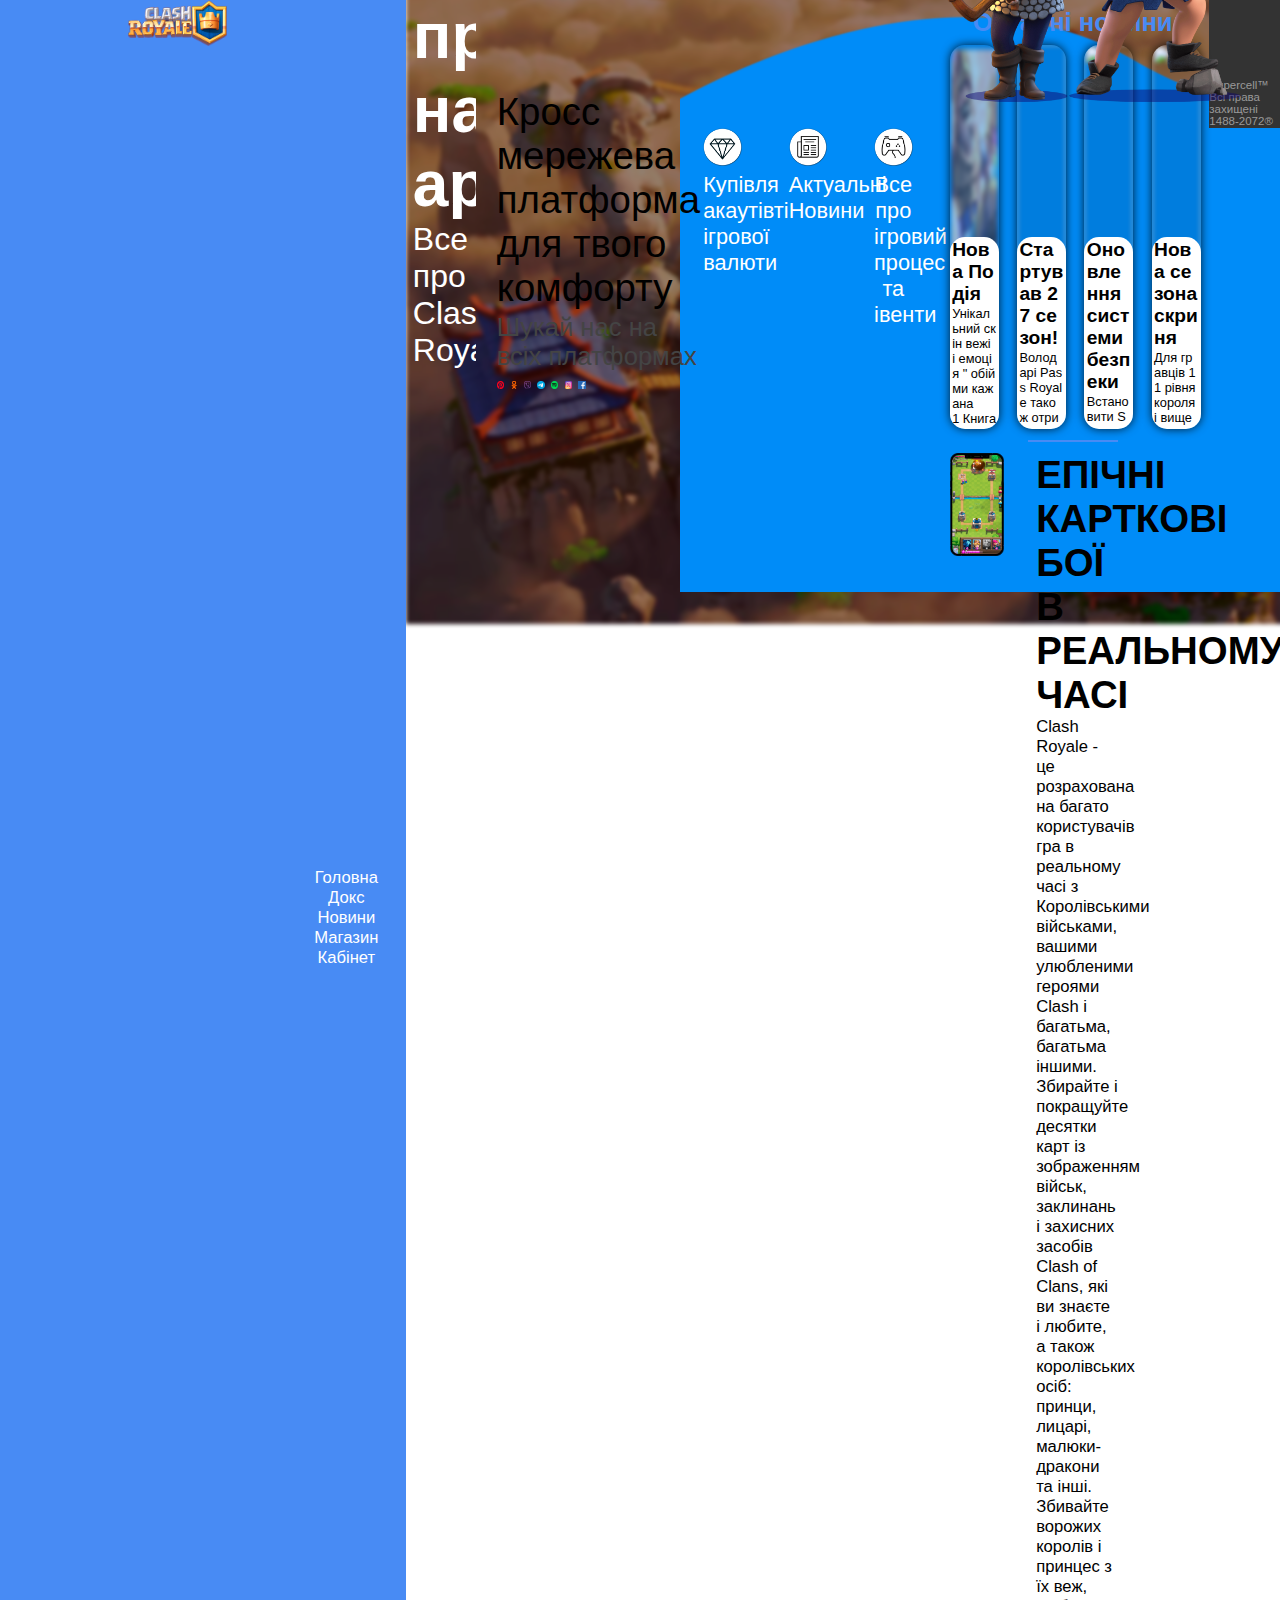
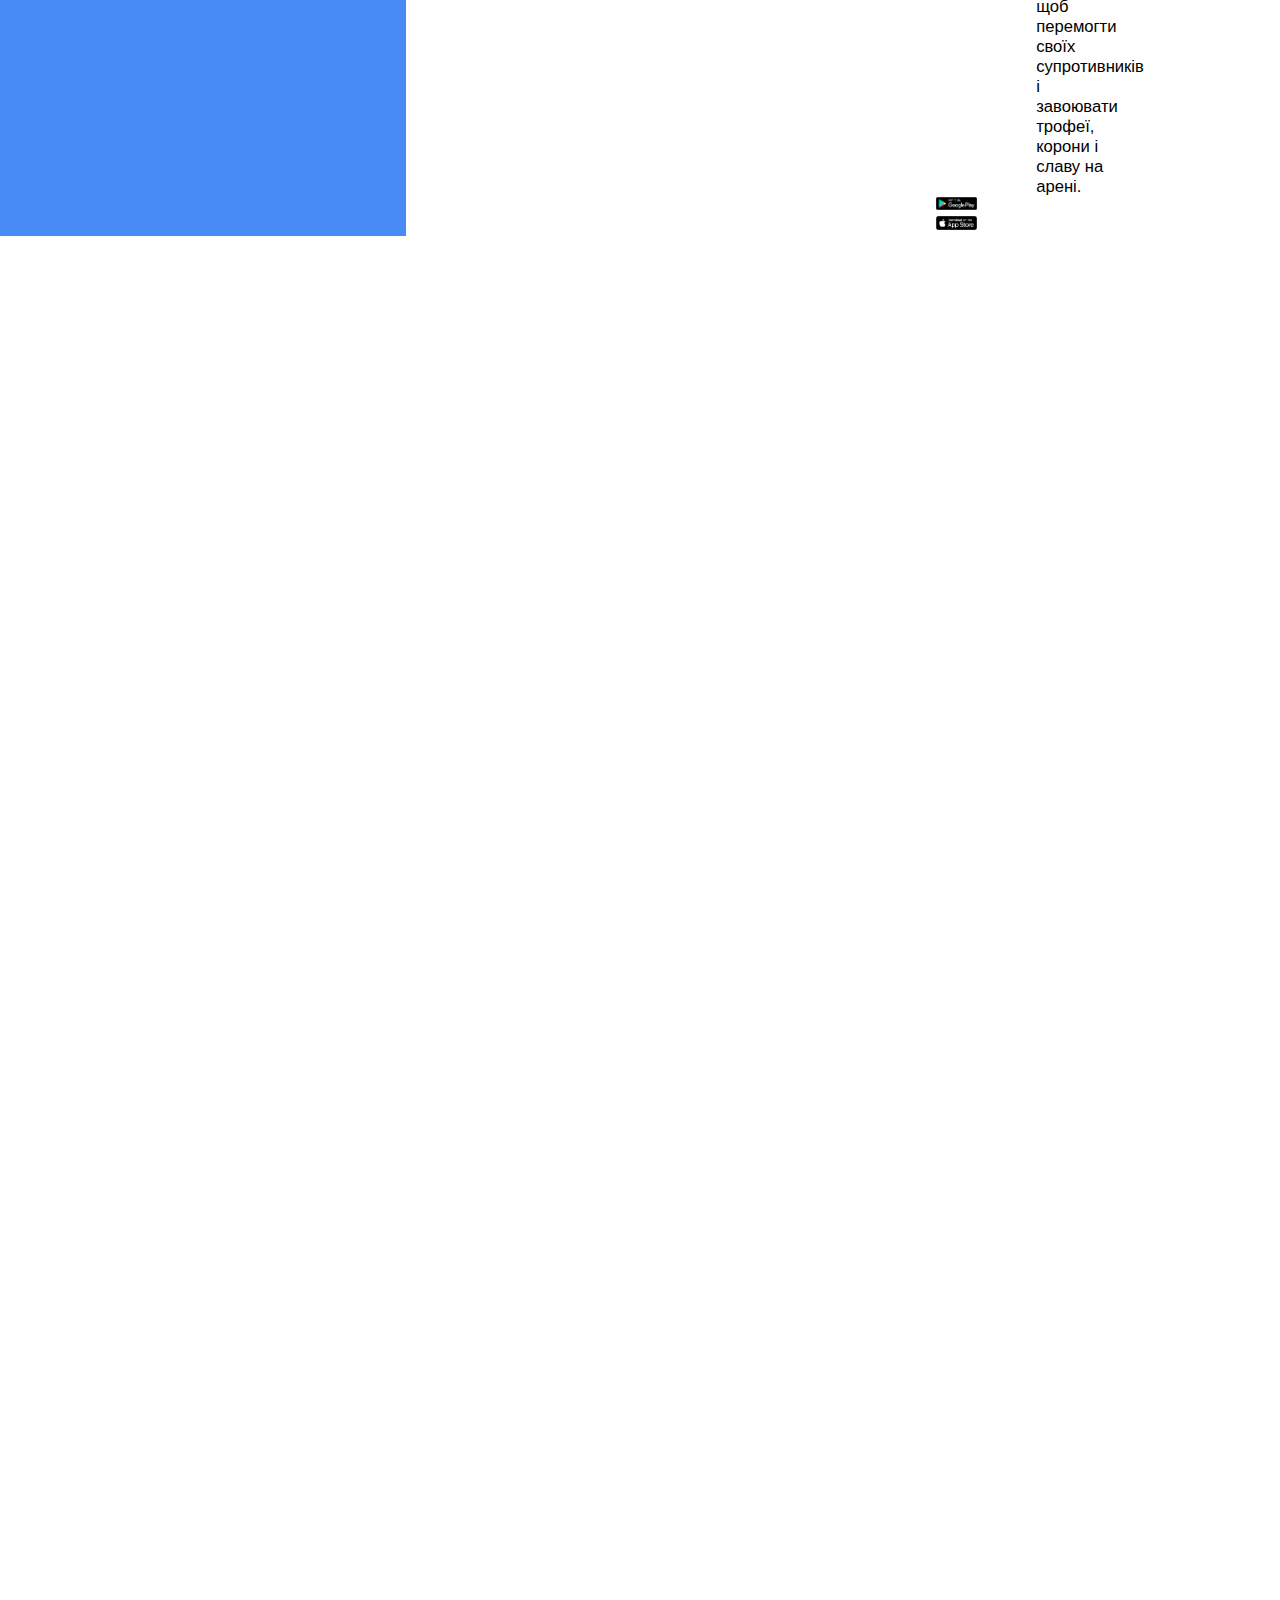
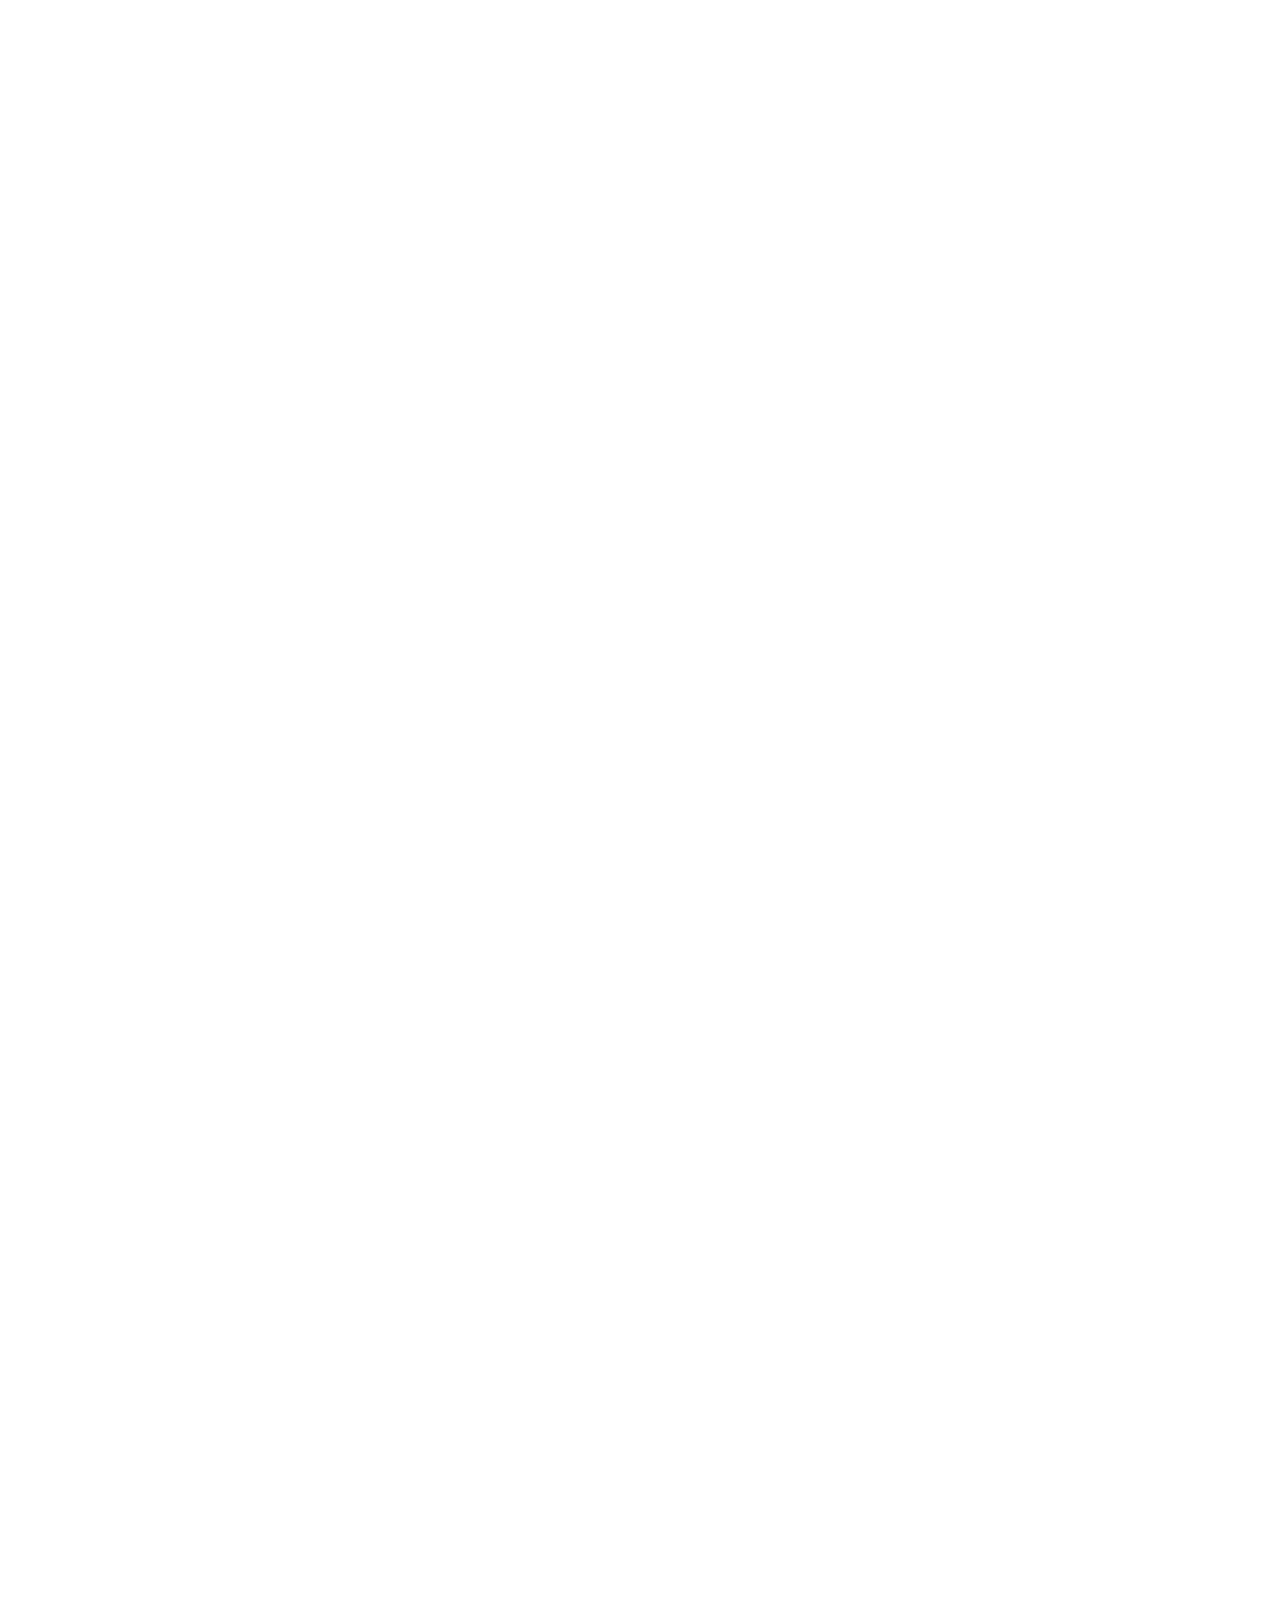
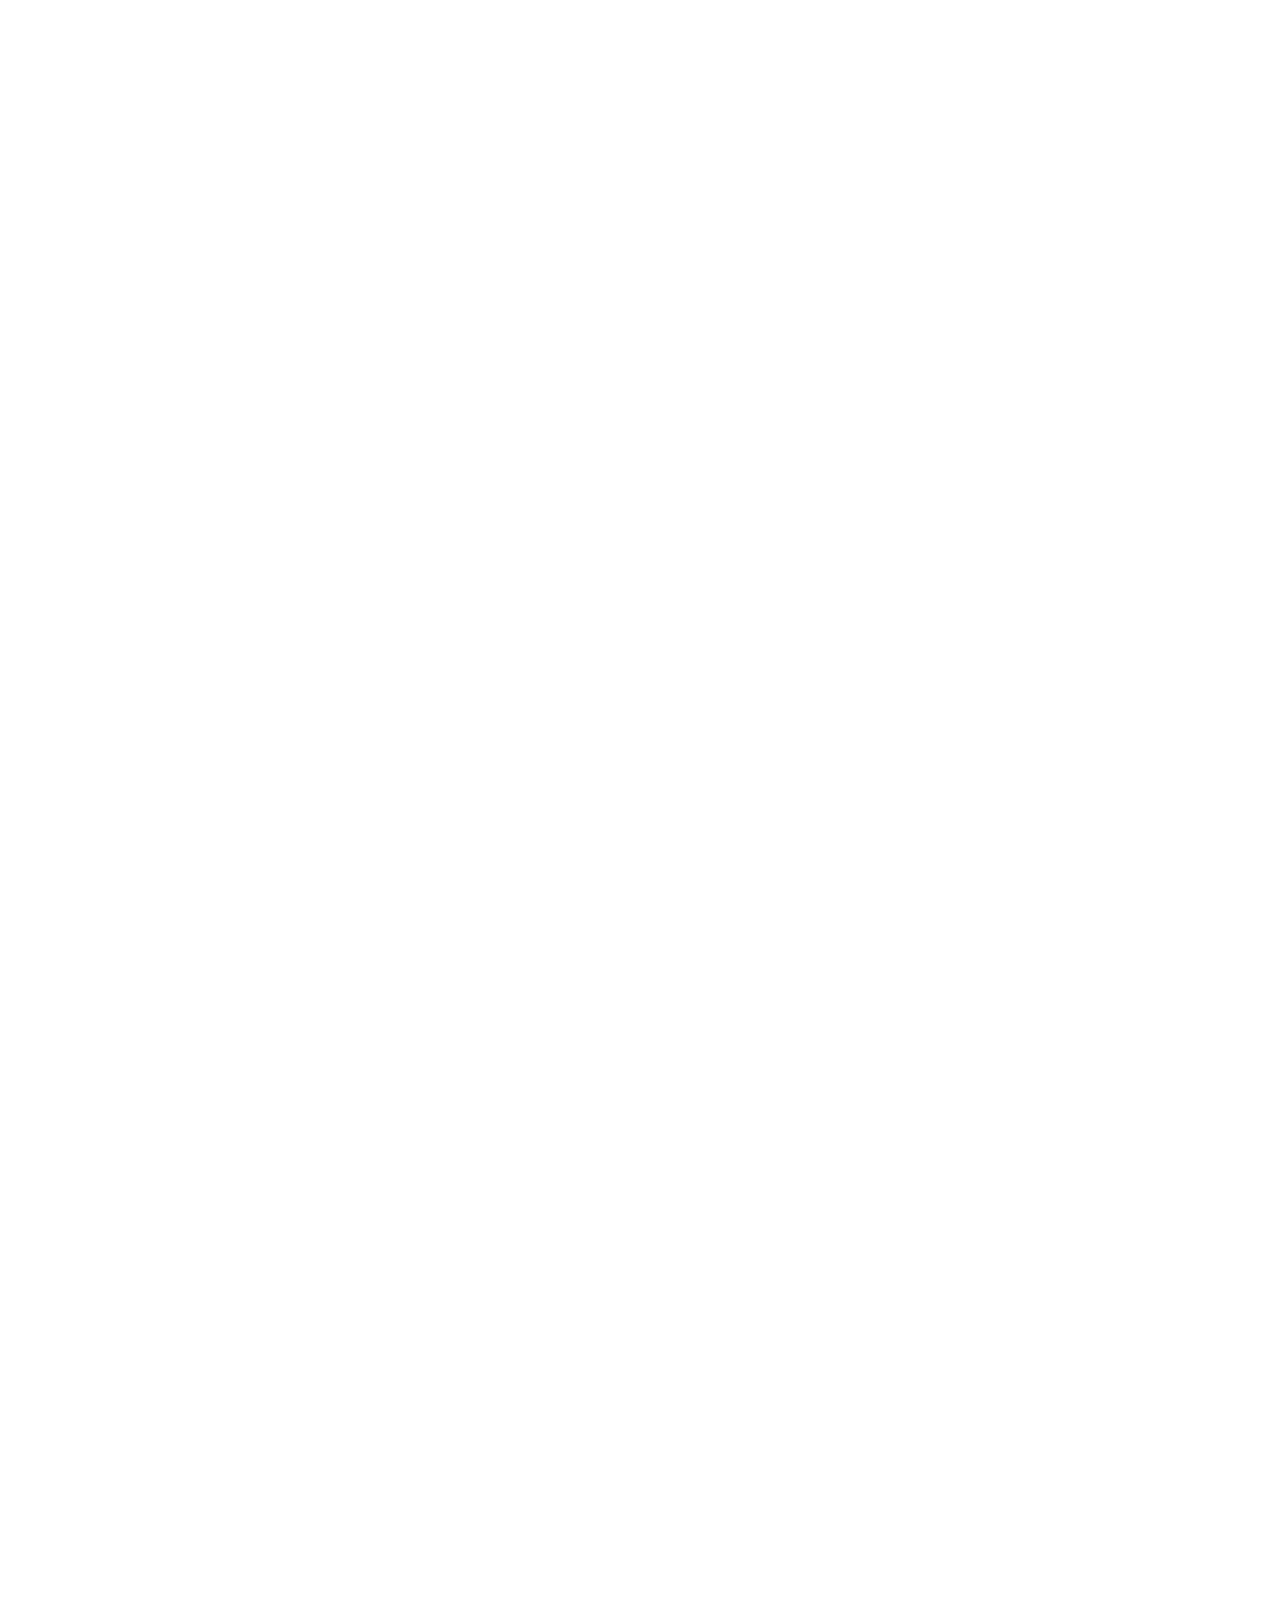
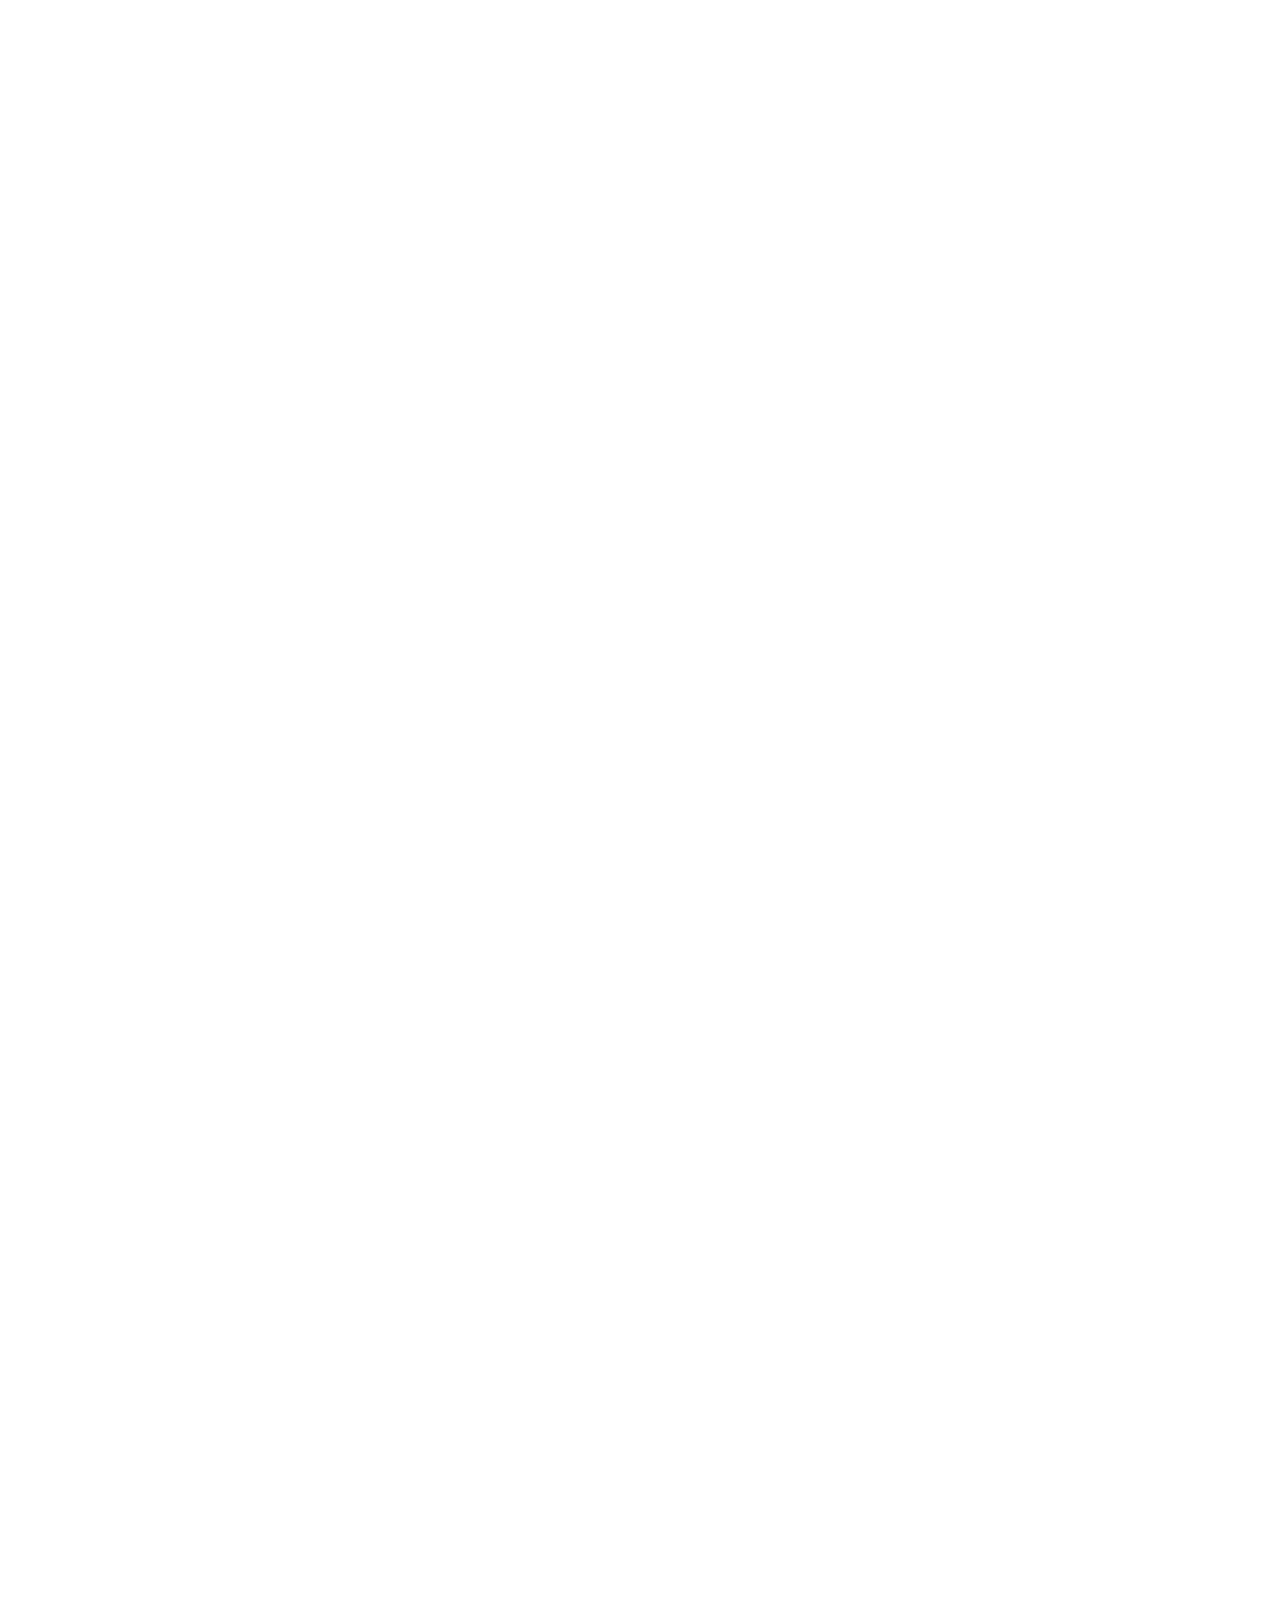
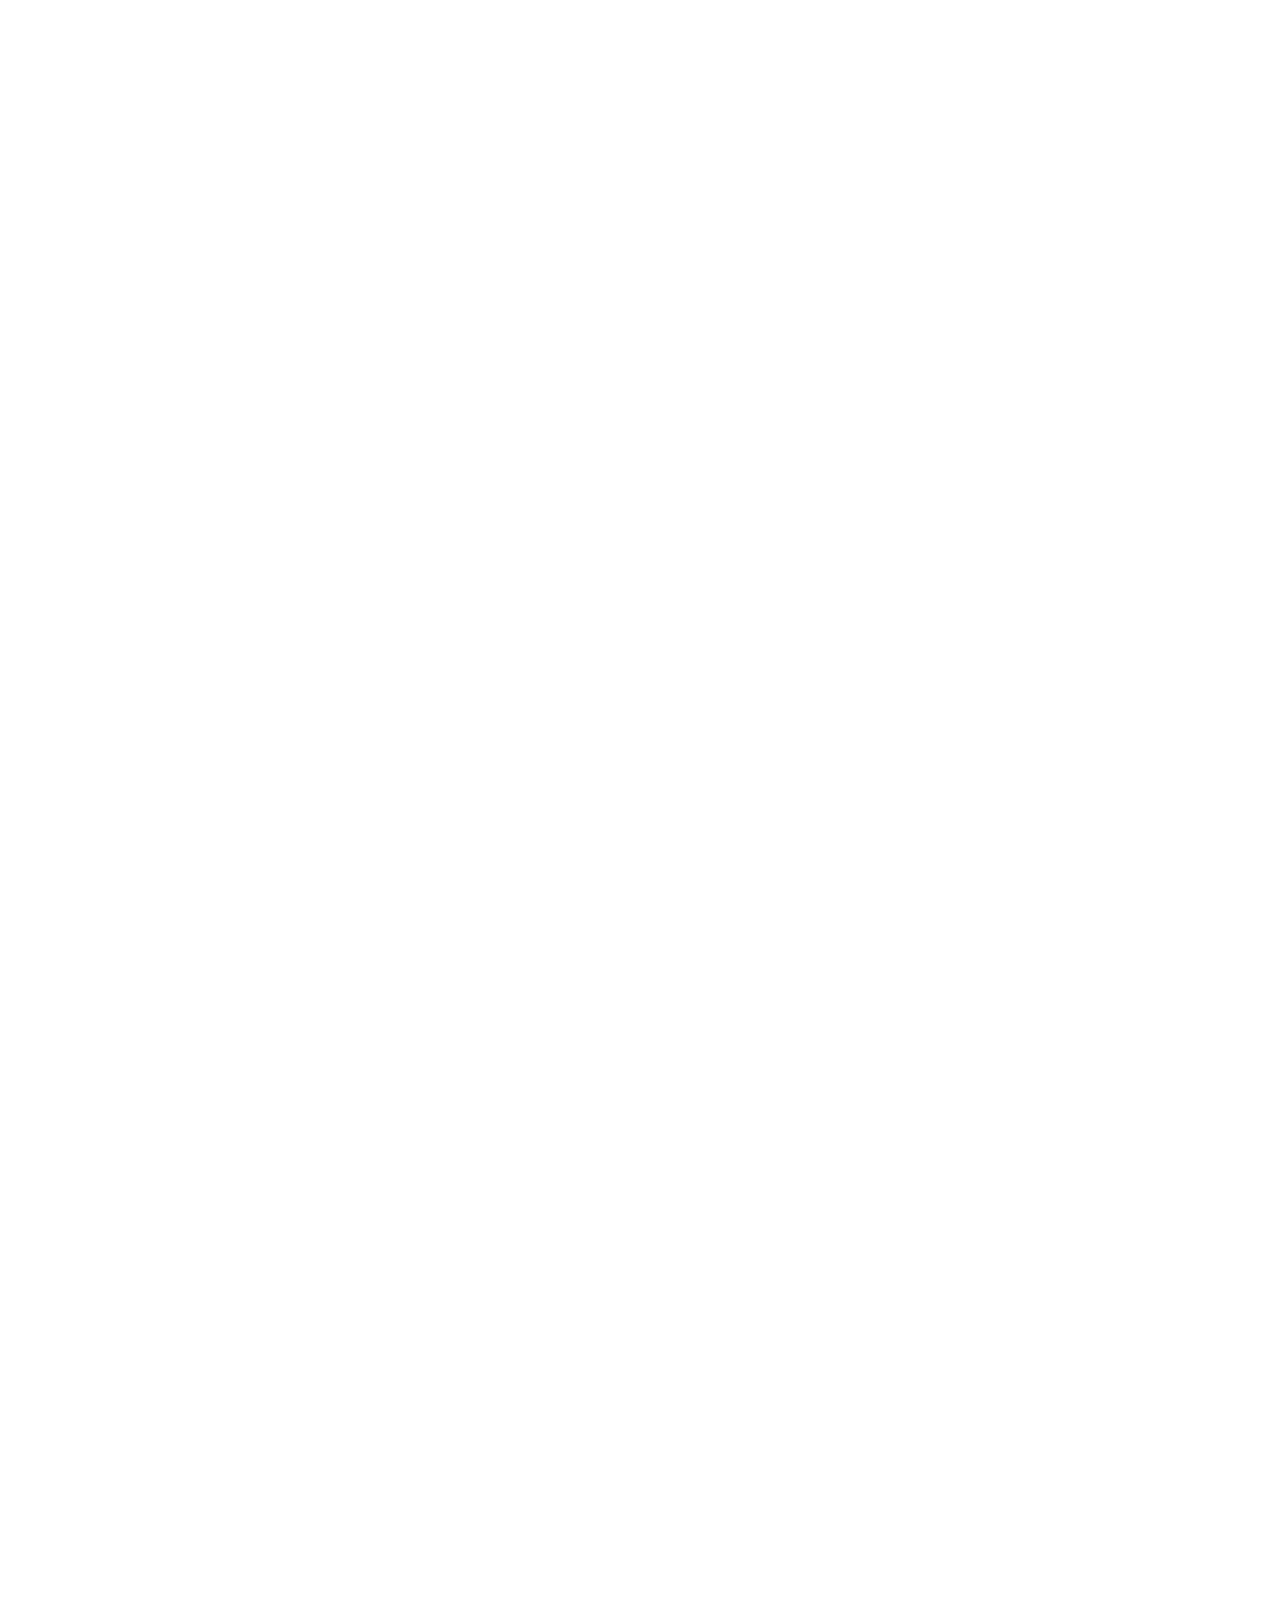
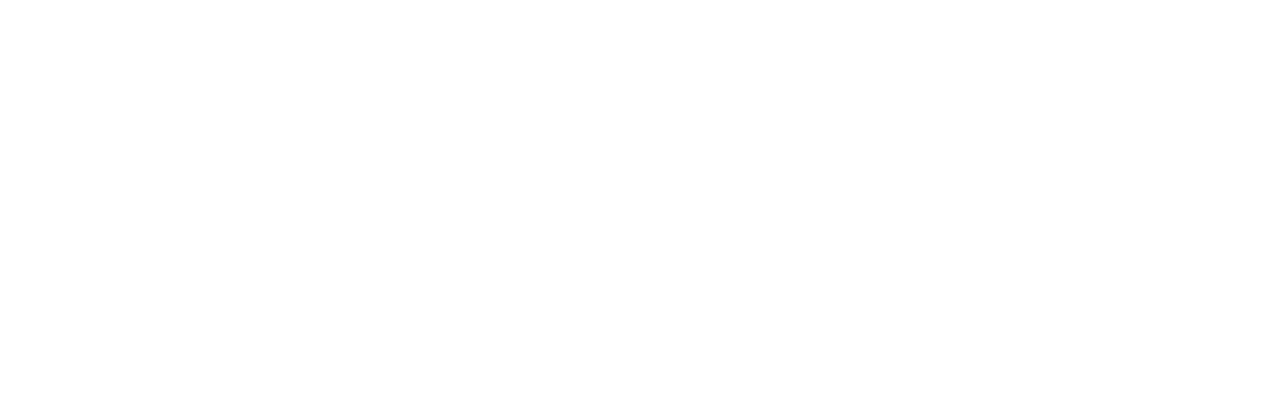
==== index.html @ 8c974f32 "first commit" ====
<!DOCTYPE html>
<html>
<head>
    <meta charset="UTF-8">
    <meta http-equiv="X-UA-Compatible" content="IE=edge">
    <meta name="viewport" content="width=device-width, initial-scale=1.0">
    <link rel="stylesheet" href="styles/main.css">
    <link rel="stylesheet" href="styles/index.css">
    <title>Document</title>
</head>
<body>
    <div class="container">
        <div id="header">
            <a href="index.html" id="a1"><img src="images/main_clash_royale.png" alt="logo" id="logo"></a>
                <ul id="ul_nav">
                    <li><a href="index.html" class="nav_a">Головна</a></li>
                    <li><a href="docs.html" class="nav_a">Докс</a></li>
                    <li><a href="news.html" class="nav_a">Новини</a></li>
                    <li><a href="shop.html" class="nav_a">Магазин</a></li>
                    <li><a href="profile.html" class="nav_a">Кабінет</a></li>
                </ul>
                <div class="hamburger-menu">
                    <input id="menu__toggle" type="checkbox" />
                    <label class="menu__btn" for="menu__toggle">
                      <span></span>
                    </label>
                
                    <ul class="menu__box">
                            <li><a class="menu__item" href="index.html">Головна</a></li><hr>
                            <li><a class="menu__item" href="docs.html">Докс</a></li><hr>
                            <li><a class="menu__item" href="news.html">Новини</a></li><hr>
                            <li><a class="menu__item" href="shop.html">Магазин</a></li><hr>
                            <li><a class="menu__item" href="profile.html">Кабінет</a></li>
                    </ul>
                </div>
        </div>
        
        <div id="pic">
            <img src="images/bg1.png" alt="" id="bg12" style="animation: show 1s 1">
            <div id="text_pic">
                <p id="p1">Ласкаво просимо<br>на арену</p>
                <p id="p2">Все про Clash Royale</p>
            </div>
        </div>
        <div id="platform">
            <img src="images/supercell_id_switch.jpg" alt="" id="supercell_id">
            <div id="text_platform">
                <p id="p3">Кросс мережева платформа<br>для твого комфорту</p>
                <p id="p4">Шукай нас на всіх платформах</p>
            </div>
            <div id="icon_div">
                <a href="https://www.pinterest.com/kasidahb/nazi-germany-in-color/"><img src="images/pinterest.png" alt="" class="icon"></a>
                <a href="https://m.ok.ru/search/profiles/%28%D0%BB%D1%8E%D0%B1%D0%B0-%29"><img src="images/odnok.png" alt="" class="icon"></a>
                <a href="http://risovach.ru/upload/2014/01/mem/toni-stark_41386879_big_.jpeg"><img src="images/viber.png" alt="" class="icon"></a>
                <a href="https://t.me/joinchat/AAAAAEtXe96jkh4-YGgjDg"><img src="images/telegram.png" alt="" class="icon"></a>
                <a href="https://open.spotify.com/track/0KZPm6Goz30nQnABpEGMv9"><img src="images/spotify.png" alt="" class="icon"></a>
                <a href="https://www.instagram.com/nude_yogagirl/"><img src="images/instagram.png" alt="" class="icon"></a>
                <a href="https://www.facebook.com/supercell/"><img src="images/facebook.png" alt="" class="icon"></a>
            </div>  
        </div>
        <div id="features">
            <img src="images/bias.png" alt="bias" id="bias">
        <div id="features_wrap">
            <div class="ficha">
                <img src="images/brilliant.png" alt="" class="ficha_icon">
                <p>Купівля акаутівті ігрової валюти</p>
            </div>
            <div class="ficha">
                <img src="images/paper.png" alt="" class="ficha_icon">
                <p>Актуальні Новини</p>
            </div>
            <div class="ficha">
                <img src="images/gamepad.png" alt="" class="ficha_icon">
                <p>Все про ігровий процес та івенти</p>
            </div>
        </div>
        </div>

        <div class="news">
            <p id="news_text">Останні новини</p>
            <div class="card card1">
                <img src="images/prince.png" alt="">
                <div id="card_text">
                    <div>
                        <h2>Нова Подія</h2>
                        Унікальний скін вежі і емоція " обійми кажана<br>
                            1 Книга книг (повністю заповнює прогрес апгрейда карти)<br>
                            1 Чарівна монета (безкоштовне оновлення карти)<br>
                            2 ключі від сундуку (миттєво відкриває будь-який сундук в слоті скри...<br>
                            1 легендарна дика карта<br>
                            Епічні дикі карти<br>
                            Рідкісні дикі карти<br>
                            Звичайні дикі карти<br>
                            40,000 золота<br>
                            4 торгові жетони<br>
                            Бонусне золото банку (до 25 000 золота)
                    </div>

                </div>
            </div>
            <div class="card card1">
                <img src="https://cdn1.dotesports.com/wp-content/uploads/2021/03/02152329/clashroyale5years-768x432.jpg" alt="">
                <div id="card_text">
                    <div>
                        <h2>Стартував 27 сезон!</h2>
                        Володарі Pass Royale також отримують необмежену кількість участі в спеціальних завданнях, ексклюзивне Золоте ІМ'Я і можуть ставити скрині в чергу на відкриття!
                    </div>

                </div>
            </div>
            <div class="card card1">
                <img src="https://i.ytimg.com/vi/7rQvfqoLnmw/maxresdefault.jpg" alt="">
                <div id="card_text">
                    <div>
                        <h2>Оновлення системи безпеки</h2>
                        Встановити Supercell ID безкоштовно і просто. Просто увійдіть в Налаштування вашої гри і натисніть кнопку під "Supercell ID", щоб почати роботу.
                    </div>

                </div>
            </div>
            <div class="card card1">
                <img src="https://img.youtube.com/vi/TJryIc0Cwy4/maxresdefault.jpg" alt="">
                <div id="card_text">
                    <div>
                        <h2>Нова сезона скриня</h2>
                        Для гравців 11 рівня короля і вище тепер можна знайти золоті ящики в циклі скринь. Шанс випадання одного з цих ящиків збільшується з ростом рівня короля
                    </div>

                </div>
            </div>

            <hr id="hr1">

            <div id="market">
                <img src="images/iphone.png" alt="" id="iphone">
                <div id="market_text">
                    <p id="p5">ЕПІЧНІ КАРТКОВІ БОЇ В РЕАЛЬНОМУ ЧАСІ</p>
                    <p id="p6">Clash Royale - це розрахована на багато користувачів гра в реальному часі з Королівськими 
                        військами, вашими улюбленими героями Clash і багатьма, багатьма іншими. Збирайте і 
                        покращуйте десятки карт із зображенням військ, заклинань і захисних засобів Clash of Clans, які ви знаєте і любите, а також королівських осіб: принци, лицарі, малюки-дракони та інші. 
                        Збивайте ворожих королів і принцес з їх веж, щоб перемогти своїх супротивників і завоювати трофеї, корони і славу на арені.</p>
                </div>
                <div id="market_icons">
                    <a href="https://play.google.com/store/apps/details?id=com.supercell.clashroyale&hl=uk&gl=US"><img src="images/market.png" alt="" class="market_icon"></a>
                    <a href="https://apps.apple.com/ru/app/clash-royale/id1053012308"><img src="images/images.png" alt="" class="market_icon"></a>
                </div>

            </div>
        </div>
        <div id="footer">
            <p>Supercell™ Всі права захищені 1488-2072®</p>
            <img src="images/princess+rocket.png" alt="" id="princess">
        </div>
    </div>
    <script src="js/app.js"></script>
</body>
</html>
---- styles/main.css ----
html, body, div, span, applet, object, iframe,
h1, h2, h3, h4, h5, h6, p, blockquote, pre,
a, abbr, acronym, address, big, cite, code,
del, dfn, em, img, ins, kbd, q, s, samp,
small, strike, strong, sub, sup, tt, var,
b, u, i, center,
dl, dt, dd, ol, ul, li,
fieldset, form, label, legend,
table, caption, tbody, tfoot, thead, tr, th, td,
article, aside, canvas, details, embed, 
figure, figcaption, footer, header, hgroup, 
menu, nav, output, ruby, section, summary,
time, mark, audio, video {
	margin: 0;
	padding: 0;
	border: 0;
	font-size: 100%;
	font: inherit;
	vertical-align: baseline;
}
@import url('https://fonts.googleapis.com/css2?family=Roboto:wght@100;300;400;700;800;900&display=swap');
@import url('https://fonts.googleapis.com/css2?family=Montserrat:wght@200;500;700;900&family=Roboto:wght@100;300;400;700;900&display=swap');
/*..............................................................................*/
body {
	min-height: 10000px;
}
.container {
	width: 100%;
	font-family: 'Roboto', sans-serif;
	display: flex;

}

.hamburger-menu{
	display: none;
}
#header {
	box-sizing: border-box;
	padding-left: 10%;
	width: 100%;
	display: inline-flex;
	text-align: center;
	background-color: rgb(72, 139, 244);
	position: sticky; 
	top: 0; 
	z-index: 2;
}
#a1 {
	width: 12vw;
}
#logo {
	width: 100%;
	display: block;
	position: relative;
}

#ul_nav {
    line-height: normal;
    display: inline-block;
    vertical-align: middle;
	width: 100%;
	margin: auto;
}
#ul_nav > li {
	display: inline-block;
	padding-left: 10%;
	text-decoration: none;
	padding-left: 60px;
	color: white;
	font-size: 1.3vw;
	font-weight: 400;
}

.nav_a {
	text-decoration: none;
	color: white;
}

.nav_a:hover {
	border-bottom: 0.17vw solid #fff;
}

.nav_a:visited {
	color: white;
}

#footer {
	width: 100%;
	height: 10vw;
	display: flex;
	align-items: flex-end;
	background-color: #333;
	color: #999;
	font-family: 'Montserrat', sans-serif;
	font-size: 0.9vw;
	font-weight: 200;
}

#footer > p{
	display: inline-block;
	margin: 0 auto;
	position: relative;
	padding-bottom: 1%;
}

#princess {
	width: 30%;
	right: 0;
	position: absolute;
	z-index: 1;
}

@media screen and (max-width:800px) {
	#ul_nav {
		display: none;
	}
	.hamburger-menu{
		display: inline-block;
		margin-right: 0px;
	}
	#menu__toggle {
		opacity: 0;
	  }
	  
	  #menu__toggle:checked ~ .menu__btn > span {
		transform: rotate(45deg);
	  }
	  #menu__toggle:checked ~ .menu__btn > span::before {
		top: 0;
		transform: rotate(0);
	  }
	  #menu__toggle:checked ~ .menu__btn > span::after {
		top: 0;
		transform: rotate(90deg);
	  }
	  #menu__toggle:checked ~ .menu__box {
		visibility: visible;
		right: 0;
	  }
	  
	  .menu__btn {
		display: flex;
		align-items: center;
		position: fixed;
		top: 2.3vw;
		right: 1.7vw;
	  
		width: 3.5%;
		height: 2vw;
	  
		cursor: pointer;
		z-index: 10;
	  }
	  
	  .menu__btn > span,
	  .menu__btn > span::before,
	  .menu__btn > span::after {
		display: block;
		position: absolute;
	  
		width: 100%;
		height: 0.3vw;
	  
		background-color: #fff;
	  
		transition-duration: .25s;
	  }
	  .menu__btn > span::before {
		content: '';
		top: -1.3vw;
	  }
	  .menu__btn > span::after {
		content: '';
		top: 1.2vw;
	  }
	  
	  .menu__box {
		z-index: 5;
		display: block;
		position: fixed;
		visibility: hidden;
		top: 0;
		right: -100%;
	  
		width: 60%;
		height: 100%;
	  
		margin: 0;
		padding: 80px 0;
	  
		list-style: none;
	  
		background-color: #ECEFF1;
		box-shadow: 1px 0px 6px rgba(0, 0, 0, .2);
	  
		transition-duration: .25s;
	  }
	  
	  .menu__item {
		display: block;
		padding: 2vw 4vw;
	  
		color: rgb(72, 139, 244);
	  
		font-family: 'Roboto', sans-serif;
		font-size: 3vw;
		font-weight: 600;
	  
		text-decoration: none;
	  
		transition-duration: .25s;
	  }
	  .menu__item:hover {
		background-color: #CFD8DC;
	  }
}
---- styles/index.css ----
#pic {
	width: 100%;
	margin-top: -7%;
	overflow: hidden;
	height: 53vw;
	box-sizing: border-box;
}

#pic > img {
	width: 100%;
	position: absolute;
	z-index: -1;
    filter: blur(2px) brightness(0.7);
}

@keyframes show{
    0%{
    opacity:0.2;
    }
    100% {
    opacity:1;
    }
    }

div#text_pic {
	padding-top: 20%;
	padding-left: 10%;
}

#p1 {
	color: white;
	font-size: 5vw;
	font-weight: 800;
}

#p2 {
	color: white;
	font-size: 2.5vw;
	font-weight: 100;
}

#p3 {
	color: black;
	font-size: 3vw;
	font-weight: 400;
	padding-bottom: 1%;
}

#p4 {
	color: #444;
	font-size: 2vw;
	font-weight: 100;
}

#text_platform {
	padding-top: 10%;
	padding-left: 10%;
	display: inline-block;
}

#icon_div {
	padding-top: 2%;
	padding-left: 10%;
}

.icon {
	width: 4%;
	position: relative;
	display: inline-block;
	padding-right: 1%;
}

#supercell_id {
	position: relative;
	width: 43%;
	float: right;
	z-index: -3;
}

#bias {
	margin-top: -4%;
	width: 100%;
	position: absolute;
	z-index: -1;
}

#features {
	width: 100%;
	height: 46vw;
}

#features_wrap {
	width:100%;
	text-align: center;
	margin: 0 auto;
	display: flex;
	justify-content: space-around;
	padding-top: 10vw;
}

.ficha {
	position: relative;
	color: #fff;
	font-size: 1.7vw;
	display: inline-block;
	width: 15%;
	text-align: center;
}

.ficha_icon {
	position: relative;
	width:100%
}

#news {
	width: 100%;
	display: flex;
	justify-content: space-between;

}

#news_text {
	text-align: center;
	font-size: 2vw;
	color: rgb(72, 139, 244);
	font-weight: 800;
	margin: 3% 0;
}

.card {
	width: 18%;
	height: 30vw;
	box-shadow: 0 0 10px rgba(0, 0, 0, 0.8);
	border-radius: 15px;
	overflow: hidden;
	position: relative;
	background-color: rgba(0, 0, 0, 0.1);
	display: inline-flex;
	margin-left: 5%;
}

.card1 > img {
	position: absolute;
	width: 100%;
	height: 20vw;
	filter: blur(2px);
}

.card1 > div#card_text {
	position: relative;
	width: 100%;
	background-color: #fff;
	height: 30vw;
	top: 50%;
	border-radius: 15px;
	word-break: break-all;
}

div#card_text > div {
	padding: 3%;
	width: 90%;
	margin: 0 auto;
	font-size: 1vw;
}

.card1 > div#card_text > div > h2{
	font-weight: 900;
	font-size: 1.5vw;
	padding-bottom: 3%;
}

#hr1 {
	border: none; 
    background-color: rgb(72, 139, 244); 
    color: rgb(72, 139, 244); 
    height: 2px;
	margin-top: 4%;
	margin-bottom: 4%;
	width: 33%;
}

#iphone {
	width: 20%;
	padding-left: 5%;
	padding-right: 10%;
}

#market > div {
	width: 30%;
	display: inline-block;
	vertical-align: top;
}

#p5 {
	color:black;
	font-size: 3vw;
	font-weight: 800;
}

#p6 {
	font-family: 'Montserrat', sans-serif;
	font-size: 1.3vw;
}

#market_icons {
	width: 100%;
	padding-right: 3%;
}

.market_icon {
	width: 50%;
	padding-bottom: 3%;
}
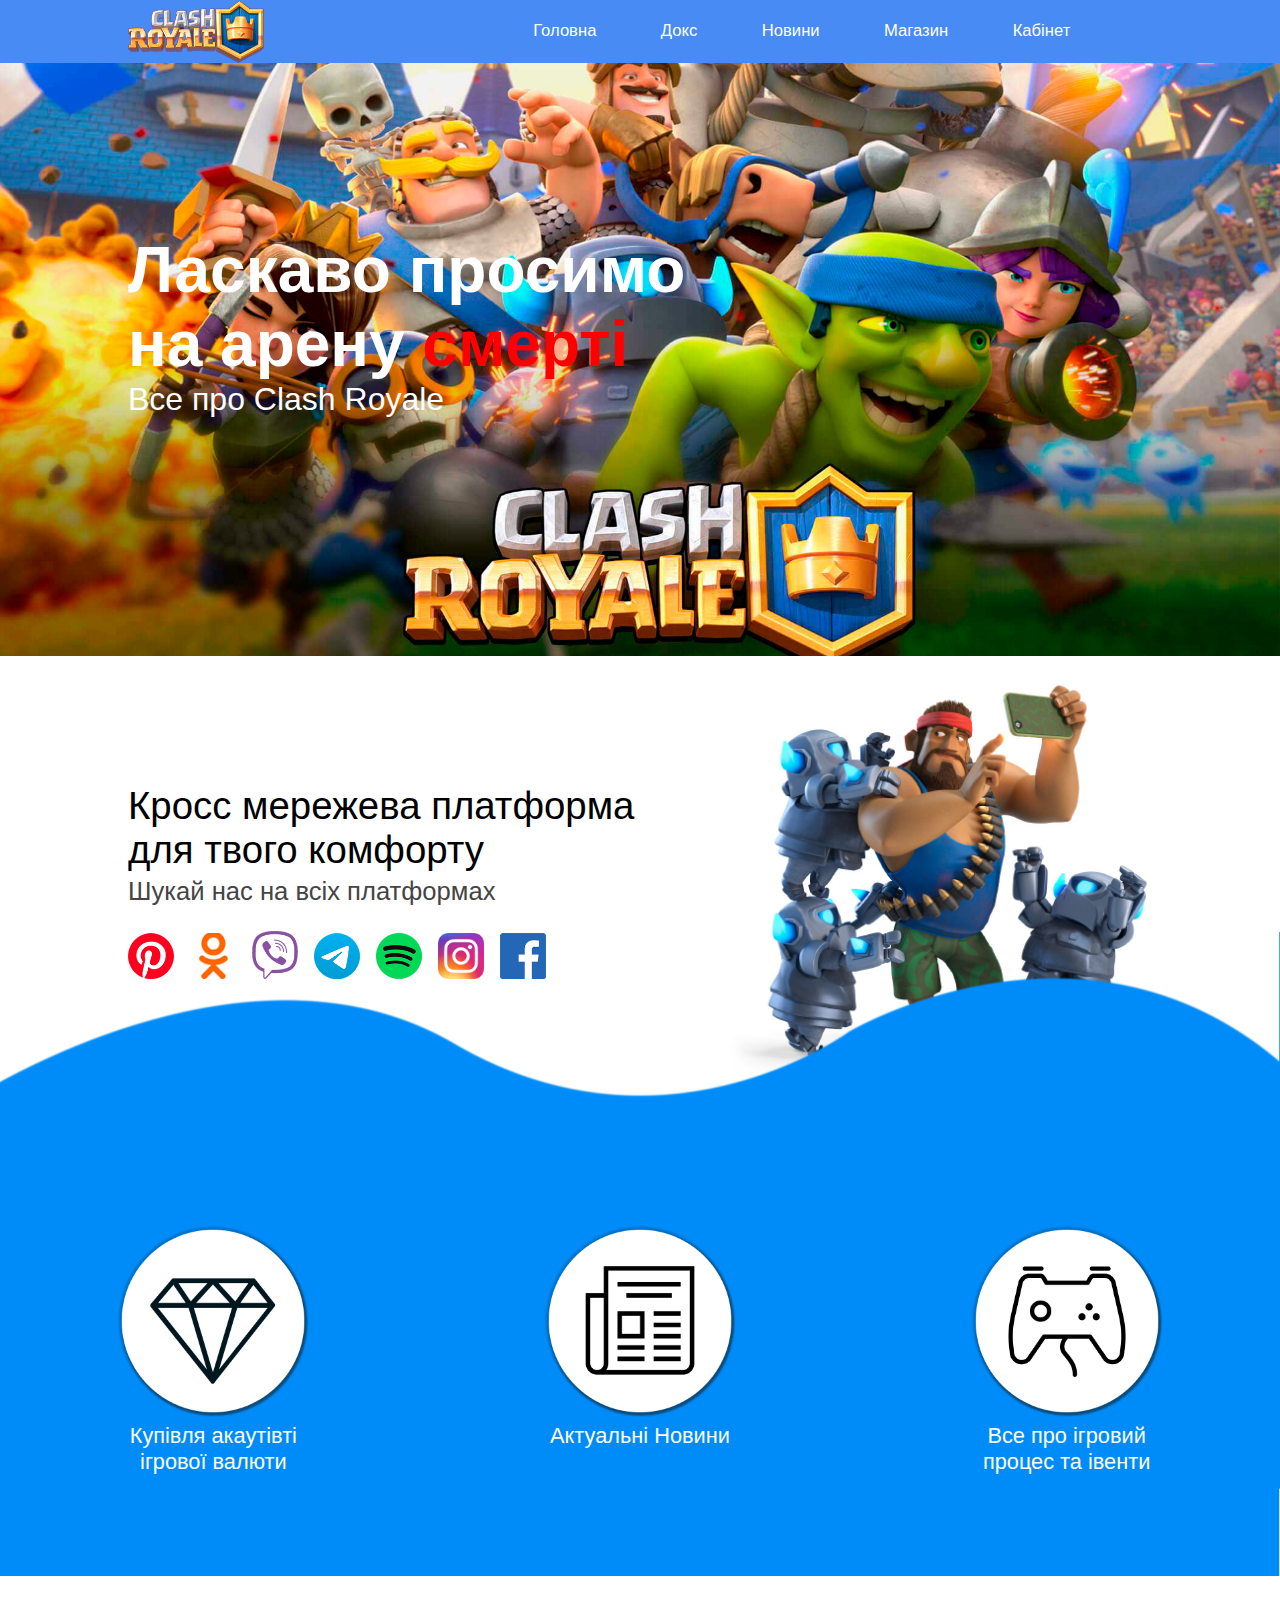
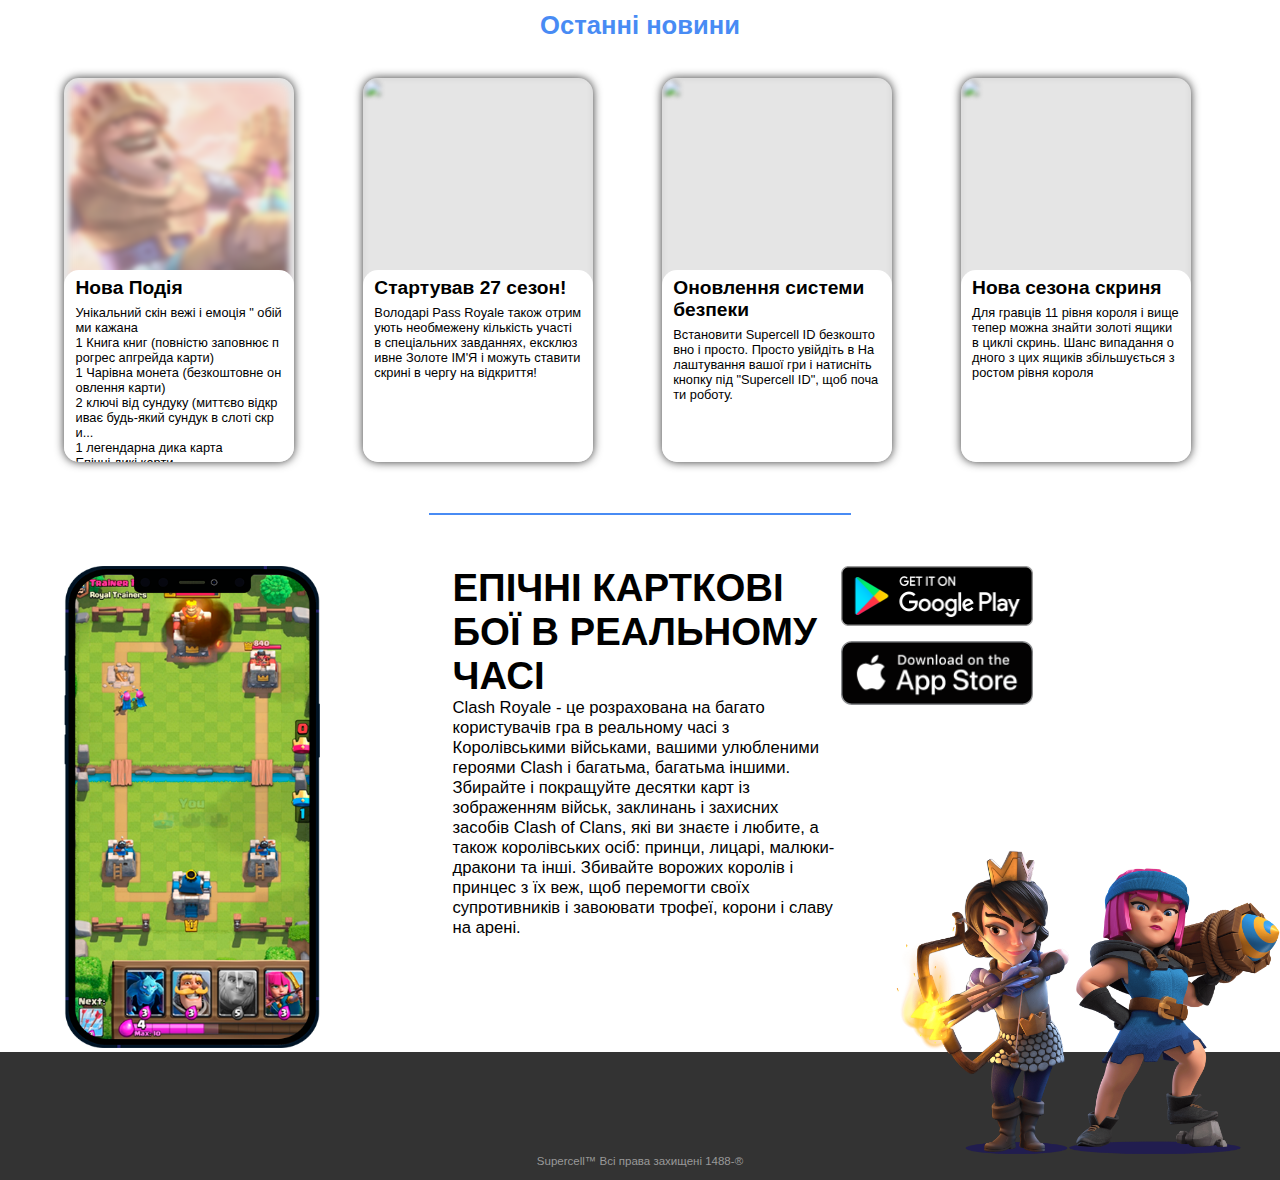
==== commit e6c7fd49: "pull site" ====
--- a/index.html
+++ b/index.html
@@ -15,7 +15,7 @@
                 <ul id="ul_nav">
                     <li><a href="index.html" class="nav_a">Головна</a></li>
                     <li><a href="docs.html" class="nav_a">Докс</a></li>
-                    <li><a href="news.html" class="nav_a">Новини</a></li>
+                    <li><a href="#new1" class="nav_a">Новини</a></li>
                     <li><a href="shop.html" class="nav_a">Магазин</a></li>
                     <li><a href="profile.html" class="nav_a">Кабінет</a></li>
                 </ul>
@@ -36,9 +36,9 @@
         </div>
         
         <div id="pic">
-            <img src="images/bg1.png" alt="" id="bg12" style="animation: show 1s 1">
+            <!-- <img src="images/bg1.png" alt="" id="bg12"> -->
             <div id="text_pic">
-                <p id="p1">Ласкаво просимо<br>на арену</p>
+                <p id="p1">Ласкаво просимо<br>на арену <span style="color:red">смерті</span></p>
                 <p id="p2">Все про Clash Royale</p>
             </div>
         </div>
@@ -55,7 +55,7 @@
                 <a href="https://t.me/joinchat/AAAAAEtXe96jkh4-YGgjDg"><img src="images/telegram.png" alt="" class="icon"></a>
                 <a href="https://open.spotify.com/track/0KZPm6Goz30nQnABpEGMv9"><img src="images/spotify.png" alt="" class="icon"></a>
                 <a href="https://www.instagram.com/nude_yogagirl/"><img src="images/instagram.png" alt="" class="icon"></a>
-                <a href="https://www.facebook.com/supercell/"><img src="images/facebook.png" alt="" class="icon"></a>
+                <a href=""><img src="images/facebook.png" alt="" class="icon"></a>
             </div>  
         </div>
         <div id="features">
@@ -74,8 +74,9 @@
                 <p>Все про ігровий процес та івенти</p>
             </div>
         </div>
+        <span  id="new1"></span>
         </div>
-
+        
         <div class="news">
             <p id="news_text">Останні новини</p>
             <div class="card card1">
@@ -146,12 +147,12 @@
                 </div>
 
             </div>
+
+            <div id="footer">
+                <p>Supercell™ Всі права захищені 1488-<span id="glock"></span>®</p>
+                <img src="images/princess+rocket.png" alt="" id="princess">
+            </div>
         </div>
-        <div id="footer">
-            <p>Supercell™ Всі права захищені 1488-2072®</p>
-            <img src="images/princess+rocket.png" alt="" id="princess">
-        </div>
-    </div>
-    <script src="js/app.js"></script>
+        <script src="js/app.js"></script>
 </body>
 </html>--- a/styles/main.css
+++ b/styles/main.css
@@ -21,14 +21,9 @@
 @import url('https://fonts.googleapis.com/css2?family=Roboto:wght@100;300;400;700;800;900&display=swap');
 @import url('https://fonts.googleapis.com/css2?family=Montserrat:wght@200;500;700;900&family=Roboto:wght@100;300;400;700;900&display=swap');
 /*..............................................................................*/
-body {
-	min-height: 10000px;
-}
 .container {
 	width: 100%;
 	font-family: 'Roboto', sans-serif;
-	display: flex;
-
 }
 
 .hamburger-menu{
@@ -86,9 +81,11 @@
 
 #footer {
 	width: 100%;
+	bottom: 0;
 	height: 10vw;
-	display: flex;
-	align-items: flex-end;
+	display: absolute;
+	align-items: flex-end ;
+	position: relative;
 	background-color: #333;
 	color: #999;
 	font-family: 'Montserrat', sans-serif;
--- a/styles/index.css
+++ b/styles/index.css
@@ -4,23 +4,19 @@
 	overflow: hidden;
 	height: 53vw;
 	box-sizing: border-box;
+	animation: appear_img 2s;
+}
+
+@keyframes appear_img {
+	from {opacity: 0;}
+	to {opacity: 1;}	
 }
 
 #pic > img {
 	width: 100%;
 	position: absolute;
 	z-index: -1;
-    filter: blur(2px) brightness(0.7);
-}
-
-@keyframes show{
-    0%{
-    opacity:0.2;
-    }
-    100% {
-    opacity:1;
-    }
-    }
+}
 
 div#text_pic {
 	padding-top: 20%;
@@ -210,4 +206,137 @@
 .market_icon {
 	width: 50%;
 	padding-bottom: 3%;
+}
+
+#footer {
+	width: 100%;
+	bottom: 0;
+	height: 10vw;
+	display: flex;
+	align-items: flex-end ;
+	position: relative;
+	background-color: #333;
+	color: #999;
+	font-family: 'Montserrat', sans-serif;
+	font-size: 0.9vw;
+	font-weight: 200;
+}
+
+#footer > p{
+	display: inline-block;
+	margin: 0 auto;
+	position: relative;
+	padding-bottom: 1%;
+}
+
+#princess {
+	width: 30%;
+	right: 0;
+	position: absolute;
+	z-index: 1;
+}
+
+@media screen and (max-width:800px) {
+	#ul_nav {
+		display: none;
+	}
+	.hamburger-menu{
+		display: inline-block;
+		margin-right: 0px;
+	}
+	#menu__toggle {
+		opacity: 0;
+	  }
+	  
+	  #menu__toggle:checked ~ .menu__btn > span {
+		transform: rotate(45deg);
+	  }
+	  #menu__toggle:checked ~ .menu__btn > span::before {
+		top: 0;
+		transform: rotate(0);
+	  }
+	  #menu__toggle:checked ~ .menu__btn > span::after {
+		top: 0;
+		transform: rotate(90deg);
+	  }
+	  #menu__toggle:checked ~ .menu__box {
+		visibility: visible;
+		right: 0;
+	  }
+	  
+	  .menu__btn {
+		display: flex;
+		align-items: center;
+		position: fixed;
+		top: 2.3vw;
+		right: 1.7vw;
+	  
+		width: 3.5%;
+		height: 2vw;
+	  
+		cursor: pointer;
+		z-index: 10;
+	  }
+	  
+	  .menu__btn > span,
+	  .menu__btn > span::before,
+	  .menu__btn > span::after {
+		display: block;
+		position: absolute;
+	  
+		width: 100%;
+		height: 0.3vw;
+	  
+		background-color: #fff;
+	  
+		transition-duration: .25s;
+	  }
+	  .menu__btn > span::before {
+		content: '';
+		top: -1.3vw;
+	  }
+	  .menu__btn > span::after {
+		content: '';
+		top: 1.2vw;
+	  }
+	  
+	  .menu__box {
+		z-index: 5;
+		display: block;
+		position: fixed;
+		visibility: hidden;
+		top: 0;
+		right: -100%;
+	  
+		width: 60%;
+		height: 100%;
+	  
+		margin: 0;
+		padding: 80px 0;
+	  
+		list-style: none;
+	  
+		background-color: #ECEFF1;
+		box-shadow: 1px 0px 6px rgba(0, 0, 0, .2);
+	  
+		transition-duration: .25s;
+	  }
+	  
+	  .menu__item {
+		display: block;
+		padding: 2vw 4vw;
+	  
+		color: rgb(72, 139, 244);
+	  
+		font-family: 'Roboto', sans-serif;
+		font-size: 3vw;
+		font-weight: 600;
+	  
+		text-decoration: none;
+	  
+		transition-duration: .25s;
+	  }
+	  .menu__item:hover {
+		background-color: #CFD8DC;
+	  }
 }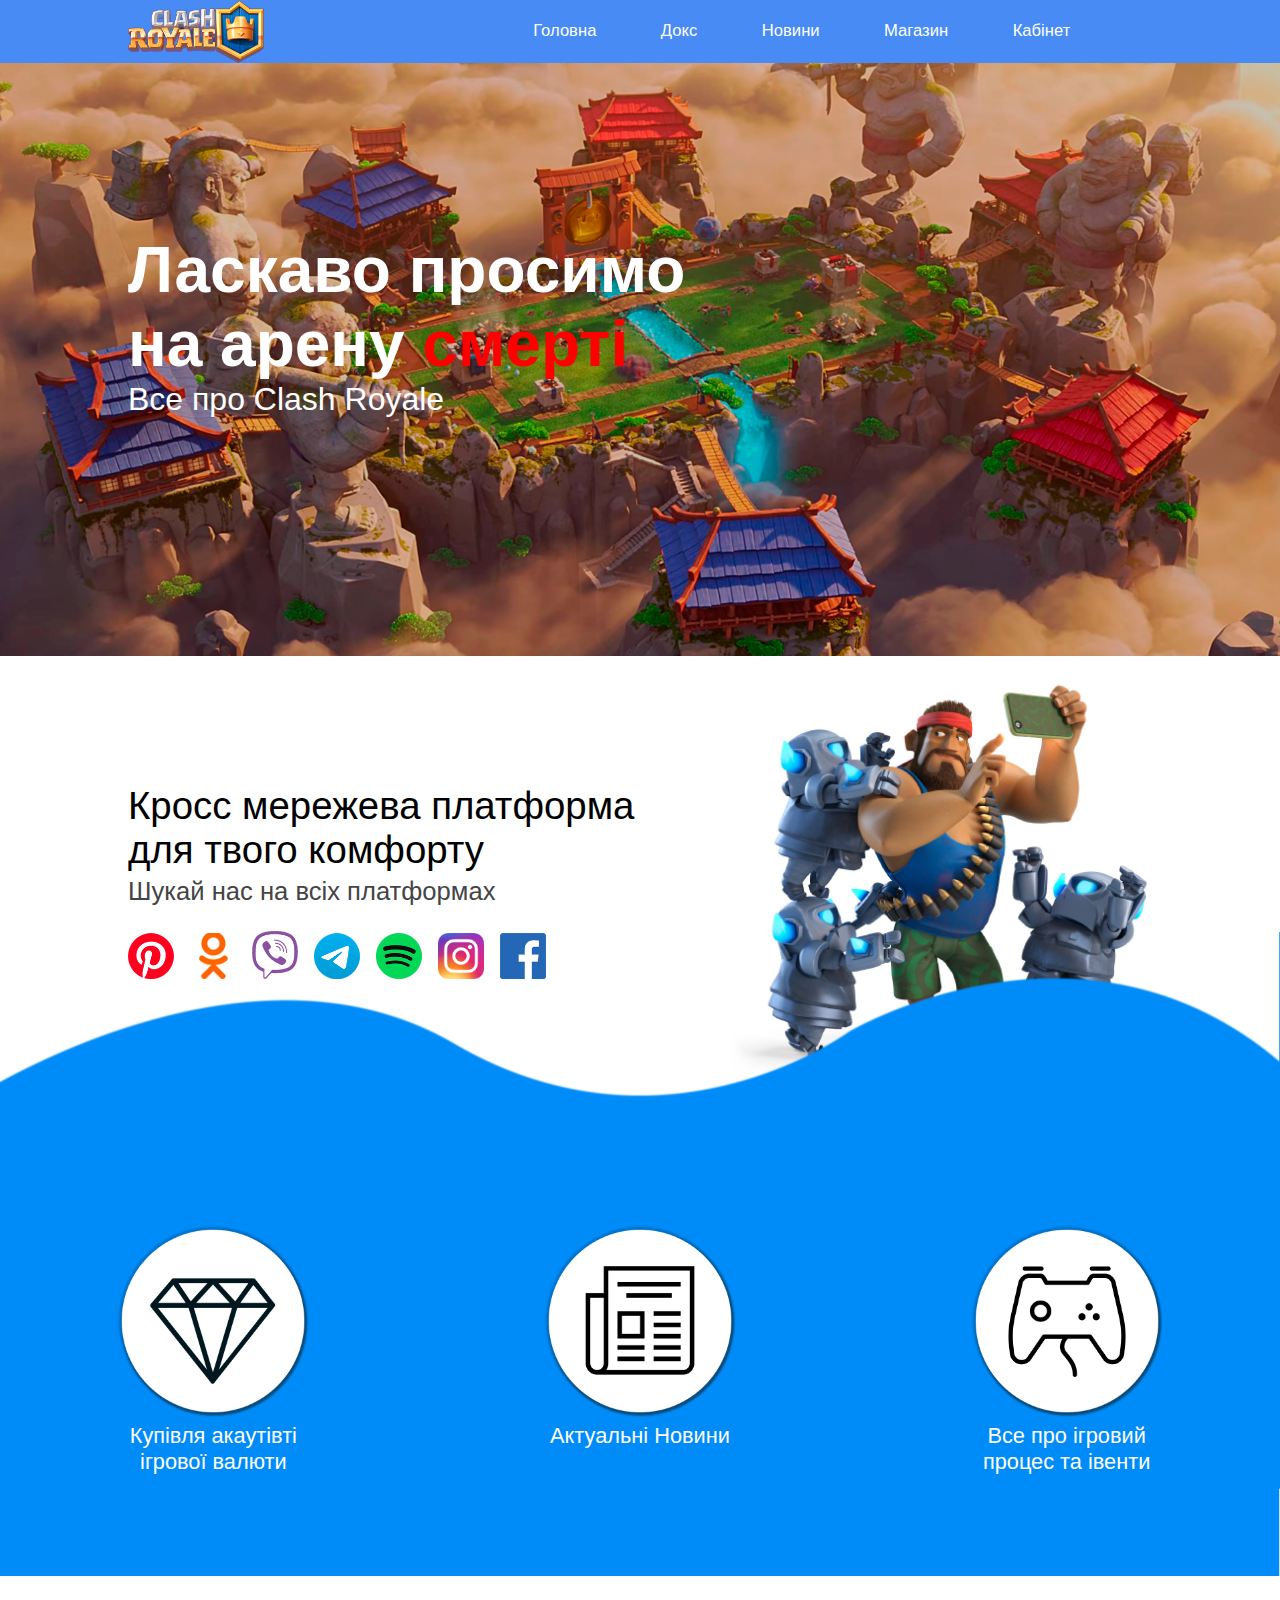
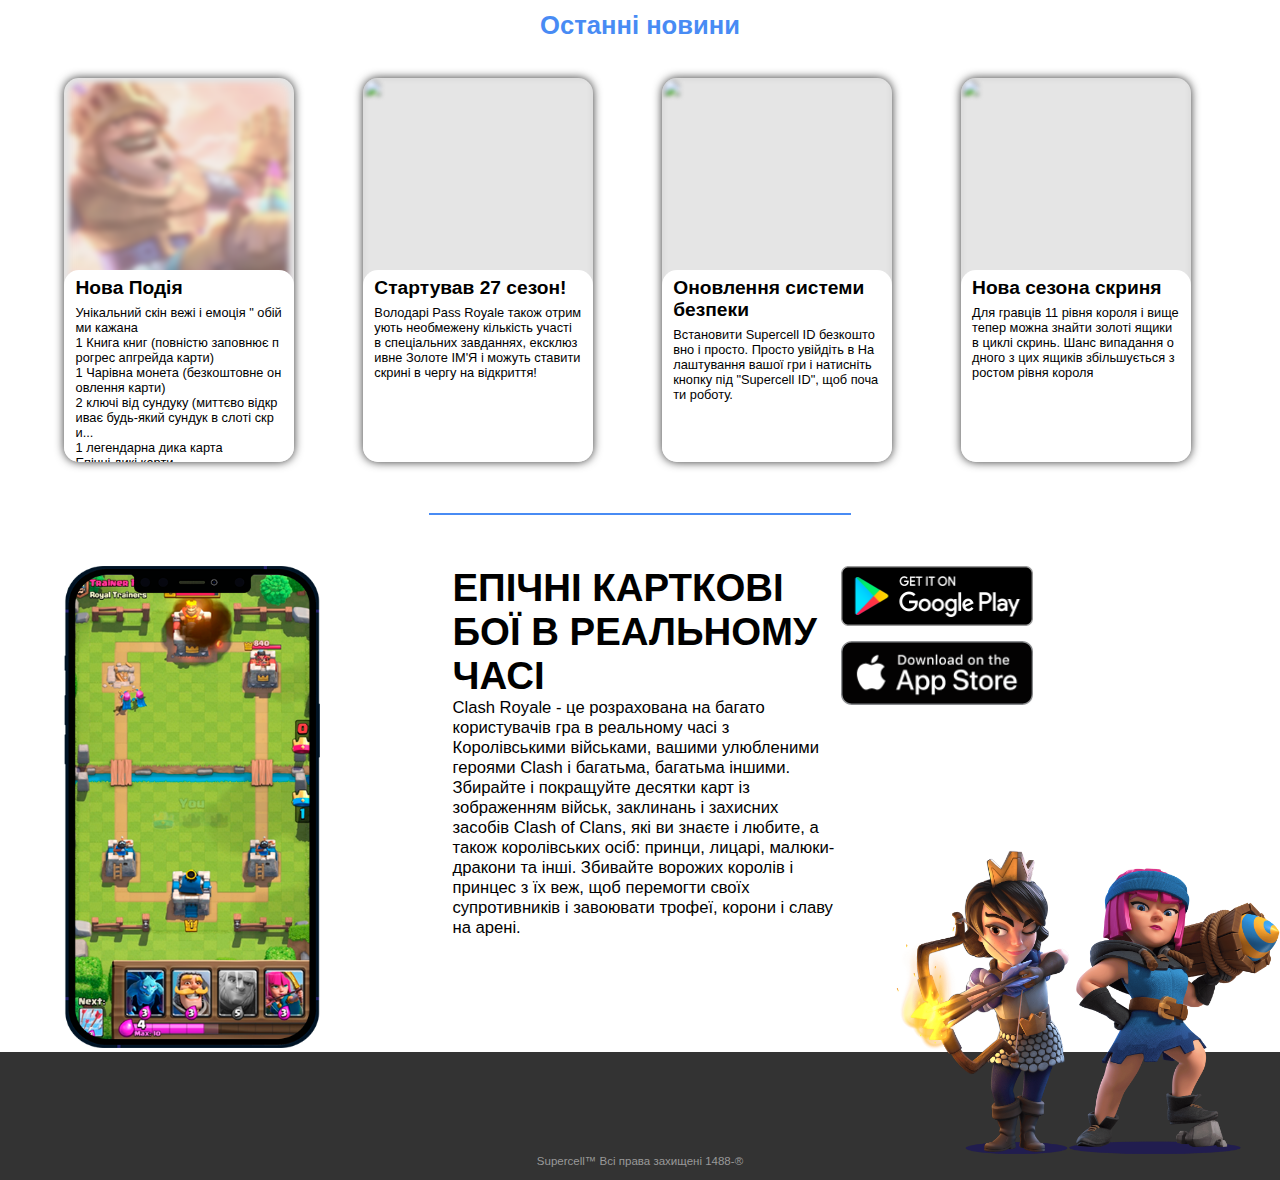
==== commit fd62ef93: "fixed bugs" ====
--- a/index.html
+++ b/index.html
@@ -13,11 +13,11 @@
         <div id="header">
             <a href="index.html" id="a1"><img src="images/main_clash_royale.png" alt="logo" id="logo"></a>
                 <ul id="ul_nav">
-                    <li><a href="index.html" class="nav_a">Головна</a></li>
-                    <li><a href="docs.html" class="nav_a">Докс</a></li>
-                    <li><a href="#new1" class="nav_a">Новини</a></li>
-                    <li><a href="shop.html" class="nav_a">Магазин</a></li>
-                    <li><a href="profile.html" class="nav_a">Кабінет</a></li>
+                    <li><a href="pages/index.html" class="nav_a">Головна</a></li>
+                    <li><a href="pages/docs.html" class="nav_a">Докс</a></li>
+                    <li><a href="pages/news.html" class="nav_a">Новини</a></li>
+                    <li><a href="pages/shop.html" class="nav_a">Магазин</a></li>
+                    <li><a href="pages/profile.html" class="nav_a">Кабінет</a></li>
                 </ul>
                 <div class="hamburger-menu">
                     <input id="menu__toggle" type="checkbox" />
@@ -26,18 +26,18 @@
                     </label>
                 
                     <ul class="menu__box">
-                            <li><a class="menu__item" href="index.html">Головна</a></li><hr>
-                            <li><a class="menu__item" href="docs.html">Докс</a></li><hr>
-                            <li><a class="menu__item" href="news.html">Новини</a></li><hr>
-                            <li><a class="menu__item" href="shop.html">Магазин</a></li><hr>
-                            <li><a class="menu__item" href="profile.html">Кабінет</a></li>
+                            <li><a class="menu__item" href="pages/index.html">Головна</a></li><hr>
+                            <li><a class="menu__item" href="pages/docs.html">Докс</a></li><hr>
+                            <li><a class="menu__item" href="pages/news.html">Новини</a></li><hr>
+                            <li><a class="menu__item" href="pages/shop.html">Магазин</a></li><hr>
+                            <li><a class="menu__item" href="pages/profile.html">Кабінет</a></li>
                     </ul>
                 </div>
         </div>
         
         <div id="pic">
-            <!-- <img src="images/bg1.png" alt="" id="bg12"> -->
             <div id="text_pic">
+                
                 <p id="p1">Ласкаво просимо<br>на арену <span style="color:red">смерті</span></p>
                 <p id="p2">Все про Clash Royale</p>
             </div>
--- a/styles/main.css
+++ b/styles/main.css
@@ -107,6 +107,21 @@
 	z-index: 1;
 }
 
+
+#footer {
+	width: 100%;
+	bottom: 0;
+	height: 10vw;
+	display: flex;
+	align-items: flex-end ;
+	position: relative;
+	background-color: #333;
+	color: #999;
+	font-family: 'Montserrat', sans-serif;
+	font-size: 0.9vw;
+	font-weight: 200;
+}
+
 @media screen and (max-width:800px) {
 	#ul_nav {
 		display: none;
--- a/styles/index.css
+++ b/styles/index.css
@@ -208,135 +208,4 @@
 	padding-bottom: 3%;
 }
 
-#footer {
-	width: 100%;
-	bottom: 0;
-	height: 10vw;
-	display: flex;
-	align-items: flex-end ;
-	position: relative;
-	background-color: #333;
-	color: #999;
-	font-family: 'Montserrat', sans-serif;
-	font-size: 0.9vw;
-	font-weight: 200;
-}
-
-#footer > p{
-	display: inline-block;
-	margin: 0 auto;
-	position: relative;
-	padding-bottom: 1%;
-}
-
-#princess {
-	width: 30%;
-	right: 0;
-	position: absolute;
-	z-index: 1;
-}
-
-@media screen and (max-width:800px) {
-	#ul_nav {
-		display: none;
-	}
-	.hamburger-menu{
-		display: inline-block;
-		margin-right: 0px;
-	}
-	#menu__toggle {
-		opacity: 0;
-	  }
-	  
-	  #menu__toggle:checked ~ .menu__btn > span {
-		transform: rotate(45deg);
-	  }
-	  #menu__toggle:checked ~ .menu__btn > span::before {
-		top: 0;
-		transform: rotate(0);
-	  }
-	  #menu__toggle:checked ~ .menu__btn > span::after {
-		top: 0;
-		transform: rotate(90deg);
-	  }
-	  #menu__toggle:checked ~ .menu__box {
-		visibility: visible;
-		right: 0;
-	  }
-	  
-	  .menu__btn {
-		display: flex;
-		align-items: center;
-		position: fixed;
-		top: 2.3vw;
-		right: 1.7vw;
-	  
-		width: 3.5%;
-		height: 2vw;
-	  
-		cursor: pointer;
-		z-index: 10;
-	  }
-	  
-	  .menu__btn > span,
-	  .menu__btn > span::before,
-	  .menu__btn > span::after {
-		display: block;
-		position: absolute;
-	  
-		width: 100%;
-		height: 0.3vw;
-	  
-		background-color: #fff;
-	  
-		transition-duration: .25s;
-	  }
-	  .menu__btn > span::before {
-		content: '';
-		top: -1.3vw;
-	  }
-	  .menu__btn > span::after {
-		content: '';
-		top: 1.2vw;
-	  }
-	  
-	  .menu__box {
-		z-index: 5;
-		display: block;
-		position: fixed;
-		visibility: hidden;
-		top: 0;
-		right: -100%;
-	  
-		width: 60%;
-		height: 100%;
-	  
-		margin: 0;
-		padding: 80px 0;
-	  
-		list-style: none;
-	  
-		background-color: #ECEFF1;
-		box-shadow: 1px 0px 6px rgba(0, 0, 0, .2);
-	  
-		transition-duration: .25s;
-	  }
-	  
-	  .menu__item {
-		display: block;
-		padding: 2vw 4vw;
-	  
-		color: rgb(72, 139, 244);
-	  
-		font-family: 'Roboto', sans-serif;
-		font-size: 3vw;
-		font-weight: 600;
-	  
-		text-decoration: none;
-	  
-		transition-duration: .25s;
-	  }
-	  .menu__item:hover {
-		background-color: #CFD8DC;
-	  }
-}+
